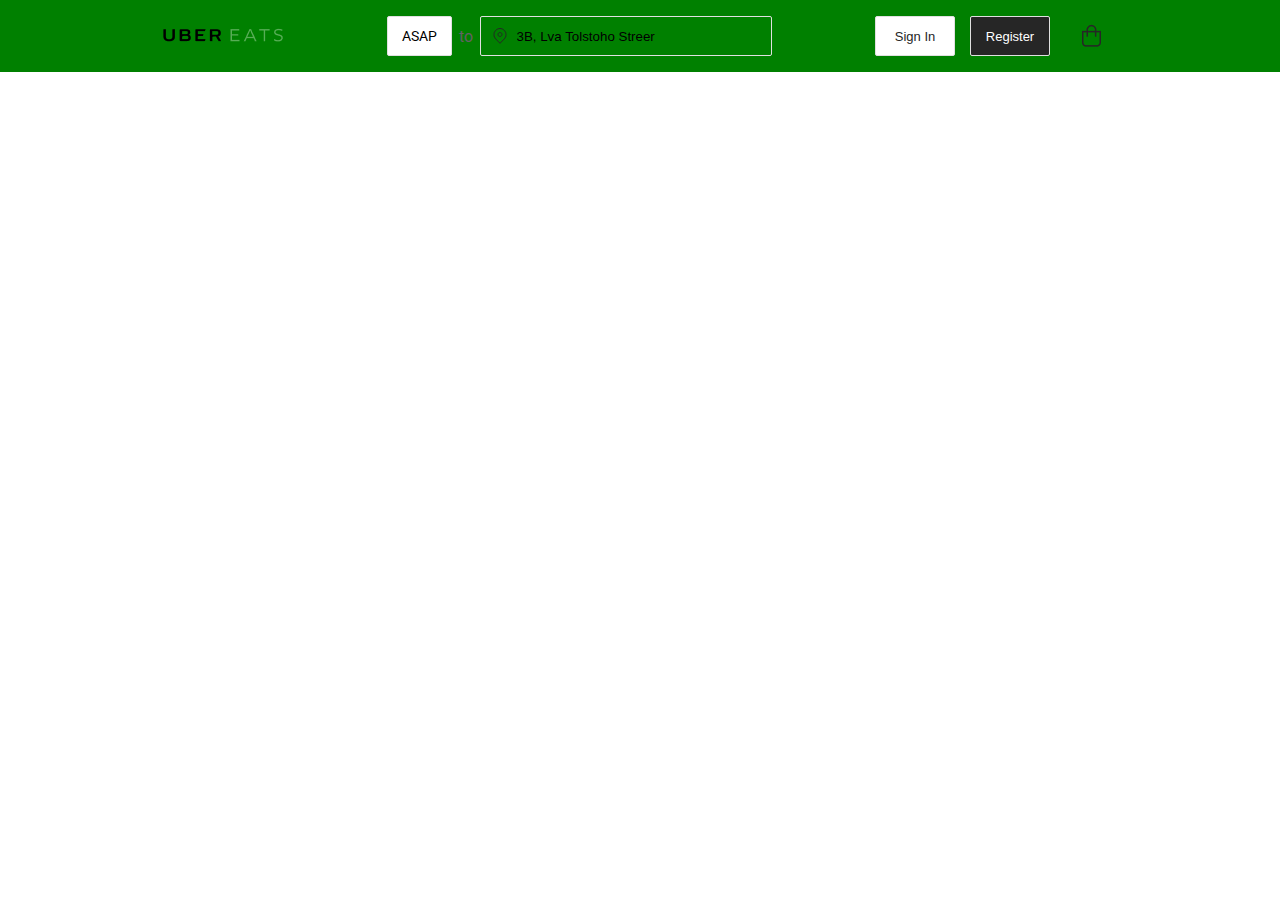
==== index.html @ be2af1f2 "header without maedia" ====
<!doctype html>
<html lang="en">
<head>
  <meta charset="UTF-8">
  <meta name="viewport"
        content="width=device-width,
          user-scalable=no,
          initial-scale=1.0,
          maximum-scale=1.0,
          minimum-scale=1.0">
  <meta http-equiv="X-UA-Compatible" content="ie=edge">
  <title>Document</title>
  <link href="https://fonts.googleapis.com/css?family=Roboto:400,500,700&display=swap&subset=cyrillic" rel="stylesheet">
  <link rel="stylesheet" href="./style.css">
</head>
<body>

  <header id="wrapper">
        <div class="header">

          <div class="logo">
            <a href="">
              <img 
                class="logo__img"
                src="images/logo.png" 
                alt="logo uber eats">
            </a>
          </div>

          <form class="delivery" action="">

            <div class="delivery__time">
              <buttom class="delivery__time-button">ASAP</buttom>
              <div class="delivery__time-select">
                <a href="#">ASAP</a>
                <a href="#">another time</a>
              </div>
            </div>

            <span class="delivery__text">to</span> 

            <input  class="delivery__location" 
                    type="text"
                    value="3B, Lva Tolstoho Streer">

          </form>

          <div class="header-buttons">
            <button class="header-buttons__button header-buttons__white">
              Sign In
            </button>
            <button class="header-buttons__button header-buttons__black">
              Register
            </button>

            <button class="header-buttons__cart">
              <img src="images/cart.png" alt="icon cart button">
            </button>
          </div>

        </div>
  </header>

  <main>
    <div class="container">
      
    </div>
  </main>

</body>
</html>
---- style.css ----
@charset "UTF-8";
body {
  margin: 0;
  padding: 0;
  font-family: Roboto, sans-serif;
}

#wrapper {
  display: flex;
  justify-content: center;
  align-items: center;
  height: 72px;
  background: green;
}

.header {
  display: flex;
  justify-content: space-between;
  align-items: center;
  padding: 0 8px;
  box-sizing: border-box;
  width: 970px;
}
.header .logo {
  display: flex;
  align-items: center;
}
.header .logo__img {
  max-width: 120px;
  min-width: 105px;
}

.delivery {
  display: flex;
  align-items: center;
}
.delivery__time {
  position: relative;
  /*чтоб другие элементы могли опереться*/
}
.delivery__time-button {
  display: flex;
  justify-content: center;
  align-items: center;
  box-sizing: border-box;
  width: 65px;
  height: 40px;
  font-size: 14px;
  line-height: 24px;
  border: 1px solid #e0e0e0;
  border-radius: 2px;
  background-color: #fff;
  cursor: pointer;
  transition: border-color 0.4s;
}
.delivery__time-button:hover {
  border-color: #8a8a8a;
}
.delivery__time-select {
  display: none;
  /*скрыли блок выпадающего меню*/
  position: absolute;
  min-width: 150px;
  background: #fff;
  box-shadow: 0 0 13px rgba(38, 38, 38, 0.16);
  cursor: pointer;
}
.delivery__time:hover .delivery__time-select {
  /*показываем выпадающий при наведении блок вариантов*/
  display: block;
}
.delivery__time-select a {
  /*декорируем пункты выпадающего блока*/
  display: block;
  padding: 12px;
  text-decoration: none;
  font-size: 14px;
  transition: all 0.2s;
}
.delivery__time-select a:hover {
  background: #F5F5F5;
}
.delivery__text {
  color: #626262;
  margin: 0 7px;
}
.delivery__location {
  box-sizing: border-box;
  width: 292px;
  height: 40px;
  padding: 8px 10px 8px 36px;
  border: 1px solid #e0e0e0;
  border-radius: 2px;
  background: url("images/location.svg") 12px center no-repeat;
  transition: border-color 0.4s;
}
.delivery__location:hover {
  border-color: #8a8a8a;
}

.header-buttons {
  display: flex;
  align-items: center;
}
.header-buttons__button {
  box-sizing: border-box;
  width: 80px;
  height: 40px;
  border: 1px solid #e0e0e0;
  border-radius: 2px;
  outline: none;
  font-size: 13px;
  font-weight: 500;
  cursor: pointer;
  transition: color 0.3s, background-color 0.3s;
}
.header-buttons__button:first-child {
  /*отступ между sign in и register*/
  margin-right: 15px;
}
.header-buttons__white {
  color: #262626;
  background: #fff;
}
.header-buttons__black {
  background: #262626;
  color: #fff;
}
.header-buttons__button:hover {
  color: #fff;
  background: #57ad57;
}
.header-buttons__cart {
  display: flex;
  justify-content: center;
  background: none;
  border: none;
  margin: 0 0 0 15px;
  cursor: pointer;
  transition: opacity 0.3s;
}
.header-buttons__cart:hover {
  opacity: 0.6;
}

/*# sourceMappingURL=style.css.map */
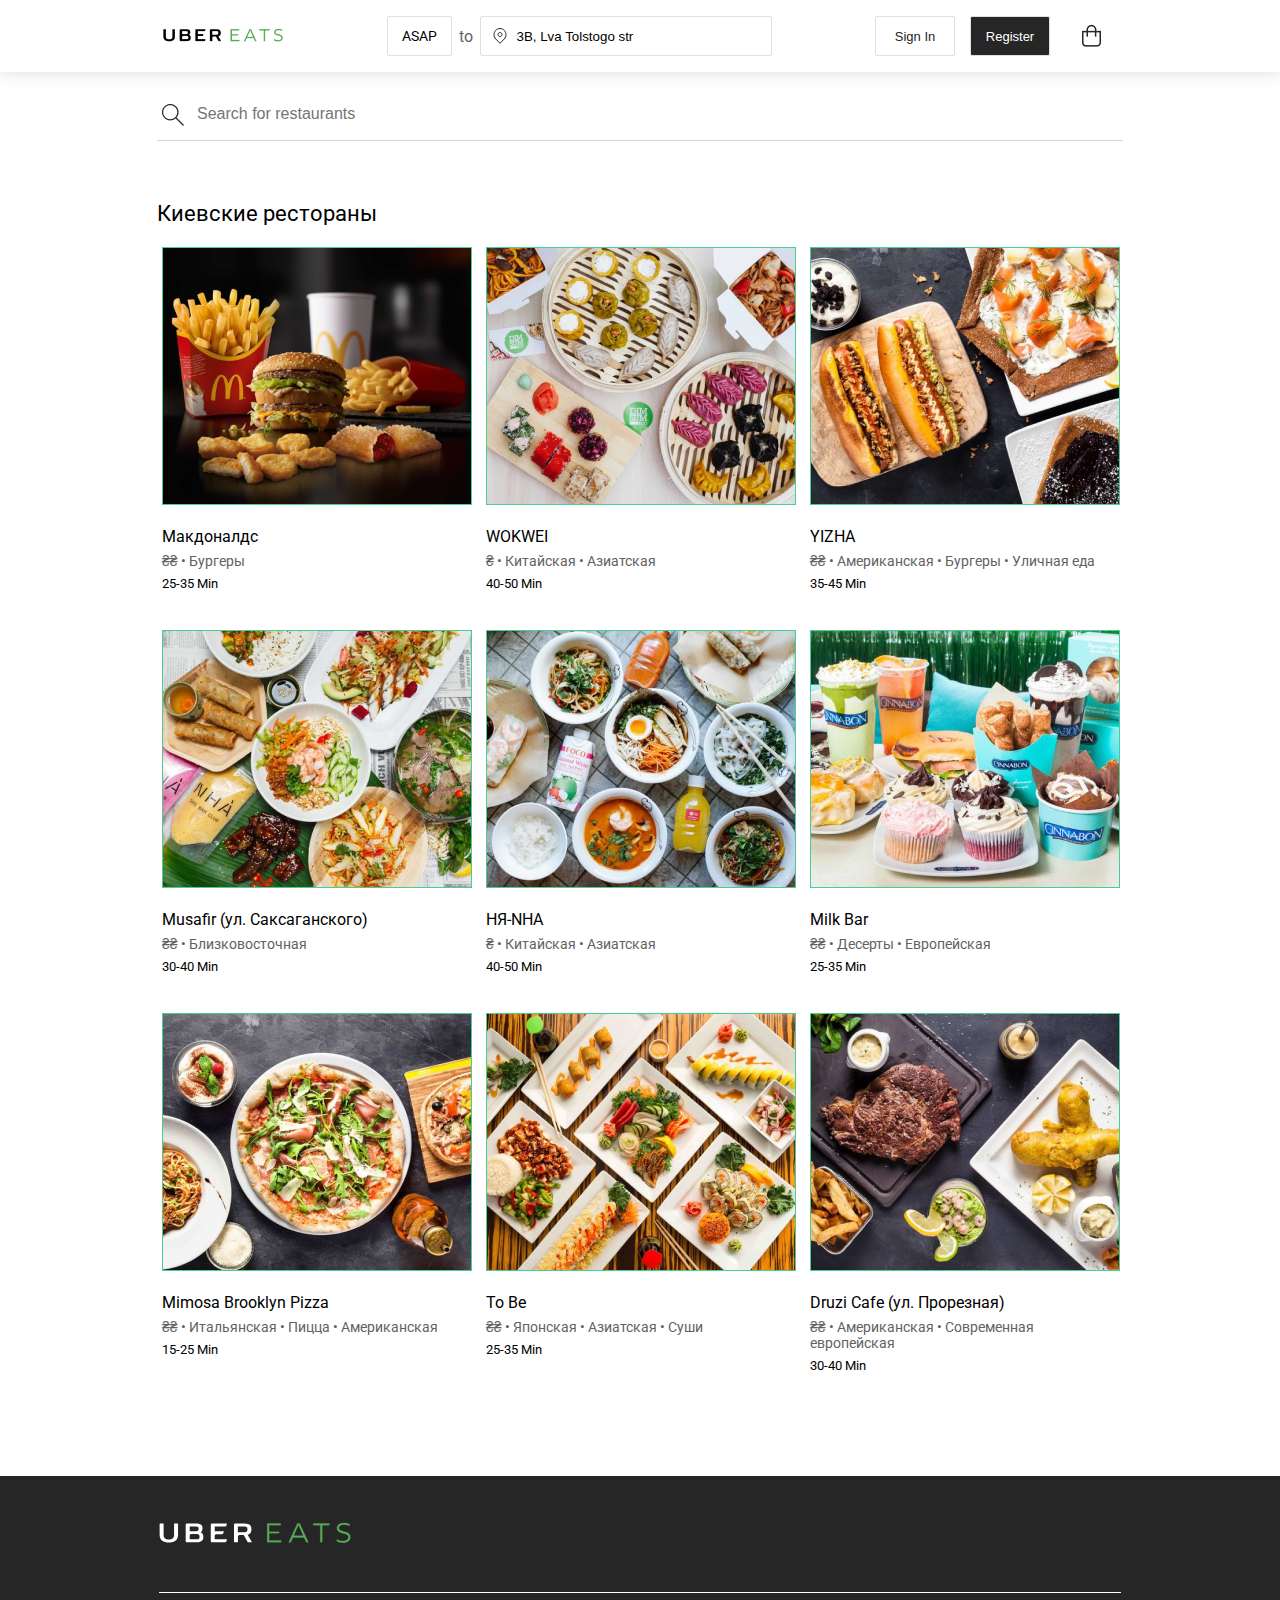
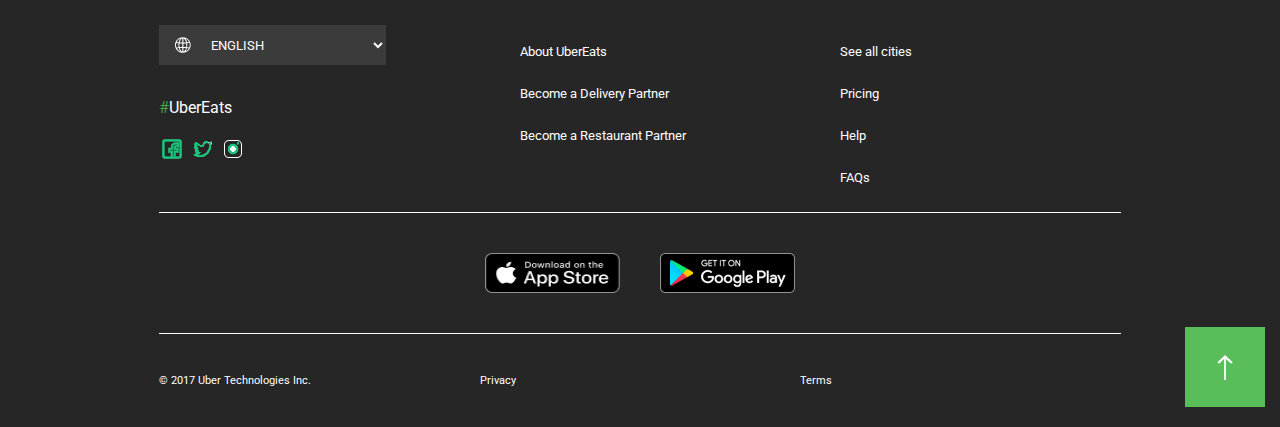
==== commit 42966f2e: "Solution without adaptability, soon..." ====
--- a/index.html
+++ b/index.html
@@ -33,7 +33,7 @@
               <buttom class="delivery__time-button">ASAP</buttom>
               <div class="delivery__time-select">
                 <a href="#">ASAP</a>
-                <a href="#">another time</a>
+                <a href="#">other time</a>
               </div>
             </div>
 
@@ -41,7 +41,7 @@
 
             <input  class="delivery__location" 
                     type="text"
-                    value="3B, Lva Tolstoho Streer">
+                    value="3B, Lva Tolstogo str">
 
           </form>
 
@@ -62,10 +62,156 @@
   </header>
 
   <main>
-    <div class="container">
-      
+    <div class="main">
+      
+      <form action="" class="main__search-field">
+        <input  type="search"
+                class="main__search-field-restaurant"
+                placeholder="Search for restaurants">
+      </form>
+      
+      <form class="main-delivery" action="">
+
+        <span class="main-delivery__text">When</span> 
+
+        <div class="main-delivery__time">
+          <buttom class="main-delivery__time-button">ASAP</buttom>
+          <div class="main-delivery__time-select">
+            <a href="#">ASAP</a>
+            <a href="#">other time</a>
+          </div>
+        </div>
+
+        <span class="main-delivery__text">to</span> 
+
+        <input  class="main-delivery__location" 
+                type="text"
+                value="3B, Lva Tolstogo str">
+
+      </form>
+
+      <h1 class="main__title">Киевские рестораны</h1>
+    
+      <div class="main__catalog">
+          <article class="card">
+              <a href="#"><img src="./images/1.png" alt="fast food" class="card__picture"></a>
+              <div class="card__title">Макдоналдс</div>
+              <div class="card__tags">₴₴ • Бургеры</div>
+              <div class="card__time">25-35 Min</div>
+          </article>
+      
+          <article class="card">
+            <a href="#"><img src="./images/2.png" alt="asian food" class="card__picture"></a>
+            <div class="card__title">WOKWEI</div>
+            <div class="card__tags">₴ • Китайская • Азиатская</div>
+            <div class="card__time">40-50 Min</div>
+          </article>
+      
+          <article class="card">
+            <a href="#"><img src="./images/3.png" alt="street food" class="card__picture"></a>
+            <div class="card__title">YIZHA</div>
+            <div class="card__tags">₴₴ • Американская • Бургеры • Уличная еда</div>
+            <div class="card__time">35-45 Min</div>
+          </article>
+      
+          <article class="card">
+            <a href="#"><img src="./images/4.png" alt="Near East food" class="card__picture"></a>
+            <div class="card__title">Musafir (ул. Саксаганского)</div>
+            <div class="card__tags">₴₴ • Близковосточная</div>
+            <div class="card__time">30-40 Min</div>
+          </article>
+      
+          <article class="card">
+            <a href="#"><img src="./images/5.png" alt="asian food" class="card__picture"></a>
+            <div class="card__title">НЯ-NHA</div>
+            <div class="card__tags">₴ • Китайская • Азиатская</div>
+            <div class="card__time">40-50 Min</div>
+          </article>
+      
+          <article class="card">
+            <a href="#"><img src="./images/6.png" alt="dessert" class="card__picture"></a>
+            <div class="card__title">Milk Bar</div>
+            <div class="card__tags">₴₴ • Десерты • Европейская</div>
+            <div class="card__time">25-35 Min</div>
+          </article>
+      
+          <article class="card">
+            <a href="#"><img src="./images/7.png" alt="pizza" class="card__picture"></a>
+            <div class="card__title">Mimosa Brooklyn Pizza</div>
+            <div class="card__tags">₴₴ • Итальянская • Пицца • Американская</div>
+            <div class="card__time">15-25 Min</div>
+          </article>
+      
+          <article class="card">
+            <a href="#"><img src="./images/8.png" alt="asian food" class="card__picture"></a>
+            <div class="card__title">To Be</div>
+            <div class="card__tags">₴₴ • Японская • Азиатская • Суши</div>
+            <div class="card__time">25-35 Min</div>
+          </article>
+      
+          <article class="card">
+            <a href="#"><img src="./images/9.png" alt="european food" class="card__picture"></a>
+            <div class="card__title">Druzi Cafe (ул. Прорезная)</div>
+            <div class="card__tags">₴₴ • Американская • Современная европейская</div>
+            <div class="card__time">30-40 Min</div>
+          </article>
+        </div>
     </div>
   </main>
 
+  <footer class="footer">
+      <div class="footer--content">
+        <div class="footer__logo">
+          <a href="#" class="logo-uber" aria-hidden="true">
+            <img src="images/white-logo.svg" alt="">
+          </a>
+        </div>
+  
+        <div class="footer__info-about">
+          <div>
+            <select name="" class="footer__info-about--language">
+              <option value="en">English</option>
+              <option value="uk">Українська</option>
+              <option value="ru">Русский</option>
+            </select>
+  
+            <div class="footer__info-about--social">
+              <div class="tag-ubereats"><span>#</span>UberEats</div>
+              <a href="#" class="ico-facebk"></a>
+              <a href="#" class="ico-twit"></a>
+              <a href="#" class="ico-inst"></a>
+            </div>
+          </div>
+  
+          <ul>
+            <li><a href="#">About UberEats</a></li>
+            <li><a href="#">Become a Delivery Partner</a></li>
+            <li><a href="#">Become a Restaurant Partner</a></li>
+          </ul>
+  
+          <ul>
+            <li><a href="#">See all cities</a></li>
+            <li><a href="#">Pricing</a></li>
+            <li><a href="#">Help</a></li>
+            <li><a href="#">FAQs</a></li>
+          </ul>
+        </div>
+  
+        <div class="footer__download">
+          <a href="#" class="footer__download--app-store"></a>
+          <a href="#" class="footer__download--google-play"></a>
+        </div>
+  
+        <div class="footer__bottom">
+          <span>© 2017 Uber Technologies Inc.</span>
+          <a href="#">Privacy</a>
+          <a href="#">Terms</a>
+        </div>
+  
+  
+      </div>
+  
+      <a href="#top" class="button-to-up"></a>
+    </footer>
 </body>
 </html>--- a/style.css
+++ b/style.css
@@ -10,7 +10,7 @@
   justify-content: center;
   align-items: center;
   height: 72px;
-  background: green;
+  box-shadow: 0 0 16px rgba(38, 38, 38, 0.16);
 }
 
 .header {
@@ -143,4 +143,279 @@
   opacity: 0.6;
 }
 
+.main {
+  margin: 16px auto 100px;
+  max-width: 966px;
+}
+.main__search-field {
+  display: flex;
+  height: 52px;
+  margin-bottom: 56px;
+  margin-top: 15px;
+  /*чтоб тень от хедера было видно*/
+  border-bottom: 1px solid rgba(117, 117, 117, 0.3);
+}
+.main__search-field-restaurant {
+  padding-left: 40px;
+  width: 100%;
+  line-height: 24px;
+  font-size: 16px;
+  background-image: url(/src/images/loupe.png);
+  background-repeat: no-repeat;
+  background-size: 22px;
+  background-position: left 5px top 16px;
+  border: none;
+}
+.main__title {
+  margin-bottom: 16px;
+  font-weight: normal;
+  font-size: 22px;
+  line-height: 34px;
+}
+.main__catalog {
+  display: grid;
+  grid-template-columns: repeat(3, 308px);
+  grid-gap: 36px 16px;
+  justify-content: center;
+}
+
+.main-delivery {
+  /*исправить для мобильной версии---МОБИЛЬНАЯ ВЕРСИЯ*/
+  display: none;
+  /*временно скрыли*/
+  grid-template-columns: 65px 227px;
+  grid-template-rows: 13px 40px;
+  grid-gap: 15px 16px;
+  grid-auto-flow: column;
+  justify-content: center;
+}
+.main-delivery__time {
+  position: relative;
+  /*чтоб другие элементы могли опереться*/
+}
+.main-delivery__time-button {
+  display: flex;
+  justify-content: center;
+  align-items: center;
+  box-sizing: border-box;
+  width: 65px;
+  height: 40px;
+  font-size: 14px;
+  line-height: 24px;
+  border: 1px solid #e0e0e0;
+  border-radius: 2px;
+  background-color: #fff;
+  cursor: pointer;
+  transition: border-color 0.4s;
+}
+.main-delivery__time-button:hover {
+  border-color: #8a8a8a;
+}
+.main-delivery__time-select {
+  display: none;
+  /*скрыли блок выпадающего меню*/
+  position: absolute;
+  min-width: 150px;
+  background: #fff;
+  box-shadow: 0 0 13px rgba(38, 38, 38, 0.16);
+  cursor: pointer;
+}
+.main-delivery__time:hover .main-delivery__time-select {
+  /*показываем выпадающий при наведении блок вариантов*/
+  display: block;
+}
+.main-delivery__time-select a {
+  /*декорируем пункты выпадающего блока*/
+  display: block;
+  padding: 12px;
+  text-decoration: none;
+  font-size: 14px;
+  transition: all 0.2s;
+}
+.main-delivery__time-select a:hover {
+  background: #F5F5F5;
+}
+.main-delivery__text {
+  color: #626262;
+  margin: 0 7px;
+}
+.main-delivery__location {
+  box-sizing: border-box;
+  width: 292px;
+  height: 40px;
+  padding: 8px 10px 8px 36px;
+  border: 1px solid #e0e0e0;
+  border-radius: 2px;
+  background: url("images/location.svg") 12px center no-repeat;
+  transition: border-color 0.4s;
+}
+.main-delivery__location:hover {
+  border-color: #8a8a8a;
+}
+
+.card__picture {
+  margin-bottom: 16px;
+  border: 1px solid #48CD96;
+}
+.card__title {
+  font-size: 16px;
+  line-height: 24px;
+  margin-bottom: 4px;
+}
+.card__tags {
+  color: #626262;
+  font-size: 14px;
+  margin-bottom: 4px;
+}
+.card__time {
+  font-size: 13px;
+  line-height: 21px;
+}
+
+.footer {
+  display: flex;
+  justify-content: center;
+  position: relative;
+  margin-top: 80px;
+  background-color: #262626;
+  color: #fff;
+}
+
+.footer--content {
+  width: 100%;
+  max-width: 962px;
+  padding: 0 6px;
+}
+
+.footer__logo {
+  display: flex;
+  align-items: center;
+  height: 116px;
+  border-bottom: 1px solid #fff;
+}
+
+.footer__info-about {
+  display: grid;
+  grid-template-columns: repeat(3, 1fr);
+  justify-items: flex-start;
+  box-sizing: border-box;
+  height: 220px;
+  border-bottom: 1px solid #fff;
+  padding-top: 32px;
+}
+
+.footer__info-about--language {
+  width: 227px;
+  height: 40px;
+  padding-left: 48px;
+  border-width: 0;
+  background: #3b3b3b url(images/world.svg) 16px center no-repeat;
+  font-family: "Roboto", sans-serif;
+  font-size: 13px;
+  text-transform: uppercase;
+  color: #fff;
+}
+
+.footer__info-about--social {
+  width: 227px;
+  border-width: 0;
+  margin-top: 33px;
+  font-size: 16px;
+  line-height: 19px;
+}
+
+.footer__info-about--social a {
+  display: inline-block;
+  width: 24px;
+  height: 24px;
+  padding: 0 1px;
+}
+
+.footer__info-about ul {
+  list-style: none;
+}
+
+.footer__info-about ul > li {
+  margin-bottom: 23px;
+}
+
+.footer__info-about ul a {
+  font-family: "Roboto", sans-serif;
+  font-size: 13px;
+  line-height: 15px;
+  color: #fff;
+  text-decoration: none;
+}
+
+.footer__download {
+  display: flex;
+  justify-content: center;
+  align-items: center;
+  height: 120px;
+  border-bottom: 1px solid #fff;
+}
+
+.footer__download a {
+  display: inline-block;
+  width: 135px;
+  height: 40px;
+  margin: 20px;
+}
+
+.footer__download--app-store {
+  background: url(images/app_store.png) center no-repeat;
+  background-size: 100% 100%;
+}
+
+.footer__download--google-play {
+  background: url(images/play_market.png) center no-repeat;
+  background-size: 100% 100%;
+}
+
+.footer__bottom {
+  display: grid;
+  grid-template-columns: repeat(3, 1fr);
+  align-items: center;
+  height: 93px;
+  font-size: 11px;
+  line-height: 13px;
+}
+
+.footer__bottom a {
+  font-family: "Roboto", sans-serif;
+  color: #fff;
+  font-size: 11px;
+  line-height: 13px;
+  text-decoration: none;
+}
+
+.tag-ubereats {
+  margin-bottom: 20px;
+}
+
+.tag-ubereats span {
+  color: #49A144;
+}
+
+.ico-facebk {
+  background: url(images/facebook.png) center no-repeat;
+}
+
+.ico-twit {
+  background: url(images/twitter.png) center no-repeat;
+}
+
+.ico-inst {
+  background: url(images/instagram.png) center no-repeat;
+}
+
+.button-to-up {
+  position: absolute;
+  bottom: 20px;
+  right: 15px;
+  width: 80px;
+  height: 80px;
+  background: #59BD5A url(images/arrow.png) center no-repeat;
+}
+
 /*# sourceMappingURL=style.css.map */
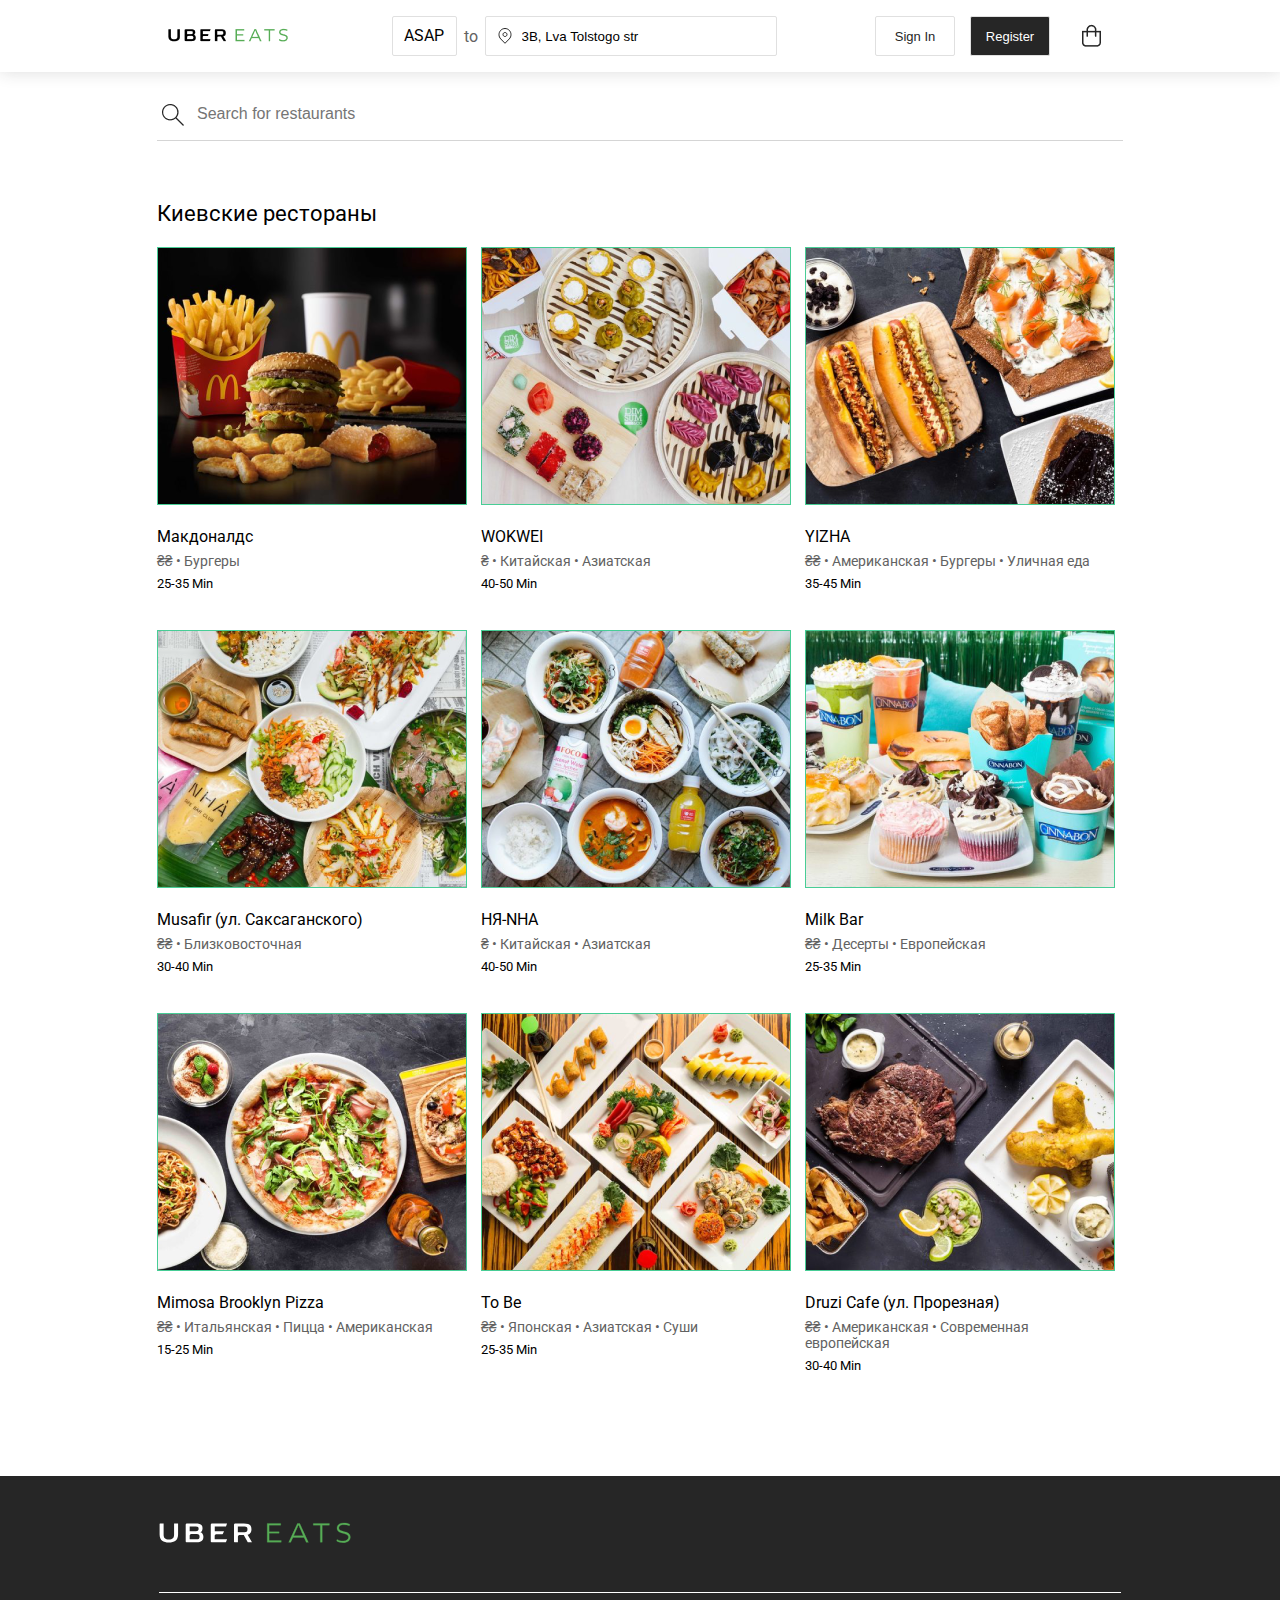
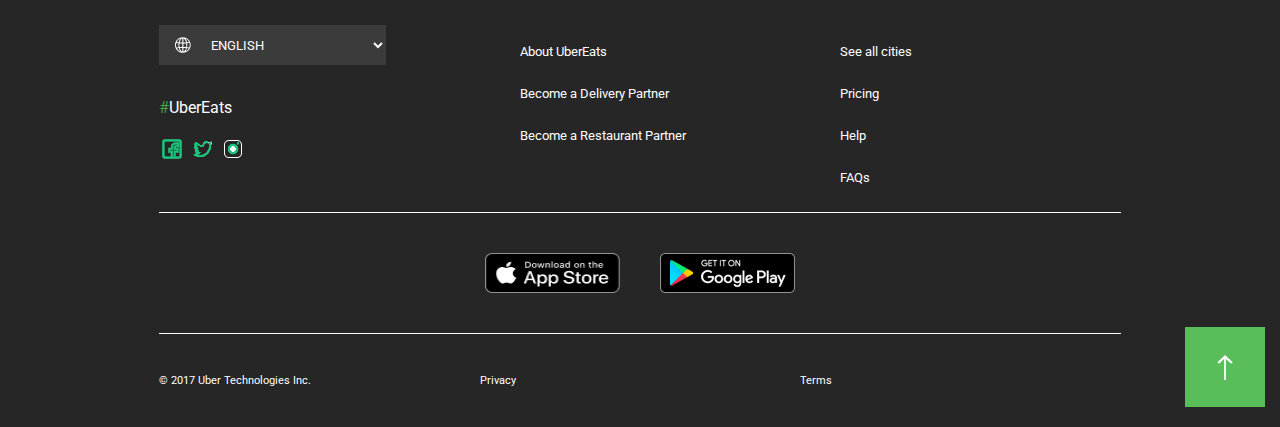
==== commit 7e00fd0a: "..." ====
--- a/index.html
+++ b/index.html
@@ -13,52 +13,45 @@
   <link href="https://fonts.googleapis.com/css?family=Roboto:400,500,700&display=swap&subset=cyrillic" rel="stylesheet">
   <link rel="stylesheet" href="./style.css">
 </head>
+
 <body>
-
-  <header id="wrapper">
-        <div class="header">
-
-          <div class="logo">
-            <a href="">
-              <img 
-                class="logo__img"
-                src="images/logo.png" 
-                alt="logo uber eats">
-            </a>
+  <header id="wrapper"> 
+    <div class="header">
+      <div class="logo">
+        <a href=""><img class="logo__img" src="images/logo.png" alt="logo uber eats"></a>
+      </div>
+
+      <form class="delivery" action="">
+        <div class="delivery__time">
+          <buttom class="delivery__time-button">ASAP</buttom>
+          <div class="delivery__time-select">
+            <a href="#">ASAP</a>
+            <a href="#">other time</a>
           </div>
-
-          <form class="delivery" action="">
-
-            <div class="delivery__time">
-              <buttom class="delivery__time-button">ASAP</buttom>
-              <div class="delivery__time-select">
-                <a href="#">ASAP</a>
-                <a href="#">other time</a>
-              </div>
-            </div>
-
-            <span class="delivery__text">to</span> 
-
-            <input  class="delivery__location" 
-                    type="text"
-                    value="3B, Lva Tolstogo str">
-
-          </form>
-
-          <div class="header-buttons">
-            <button class="header-buttons__button header-buttons__white">
-              Sign In
-            </button>
-            <button class="header-buttons__button header-buttons__black">
-              Register
-            </button>
-
-            <button class="header-buttons__cart">
-              <img src="images/cart.png" alt="icon cart button">
-            </button>
-          </div>
-
-        </div>
+        </div>
+
+        <span class="delivery__text">to</span> 
+
+        <input  class="delivery__location" 
+                type="text"
+                value="3B, Lva Tolstogo str">
+
+      </form>
+
+      <div class="header-buttons">
+        <button class="header-buttons__button header-buttons__white">
+          Sign In
+        </button>
+        <button class="header-buttons__button header-buttons__black">
+          Register
+        </button>
+
+        <button class="header-buttons__cart">
+          <img src="images/cart.png" alt="icon cart button">
+        </button>
+      </div>
+
+    </div>
   </header>
 
   <main>
@@ -69,7 +62,7 @@
                 class="main__search-field-restaurant"
                 placeholder="Search for restaurants">
       </form>
-      
+
       <form class="main-delivery" action="">
 
         <span class="main-delivery__text">When</span> 
@@ -89,73 +82,74 @@
                 value="3B, Lva Tolstogo str">
 
       </form>
+      
 
       <h1 class="main__title">Киевские рестораны</h1>
     
       <div class="main__catalog">
-          <article class="card">
-              <a href="#"><img src="./images/1.png" alt="fast food" class="card__picture"></a>
-              <div class="card__title">Макдоналдс</div>
-              <div class="card__tags">₴₴ • Бургеры</div>
-              <div class="card__time">25-35 Min</div>
-          </article>
-      
-          <article class="card">
-            <a href="#"><img src="./images/2.png" alt="asian food" class="card__picture"></a>
-            <div class="card__title">WOKWEI</div>
-            <div class="card__tags">₴ • Китайская • Азиатская</div>
-            <div class="card__time">40-50 Min</div>
-          </article>
-      
-          <article class="card">
-            <a href="#"><img src="./images/3.png" alt="street food" class="card__picture"></a>
-            <div class="card__title">YIZHA</div>
-            <div class="card__tags">₴₴ • Американская • Бургеры • Уличная еда</div>
-            <div class="card__time">35-45 Min</div>
-          </article>
-      
-          <article class="card">
-            <a href="#"><img src="./images/4.png" alt="Near East food" class="card__picture"></a>
-            <div class="card__title">Musafir (ул. Саксаганского)</div>
-            <div class="card__tags">₴₴ • Близковосточная</div>
-            <div class="card__time">30-40 Min</div>
-          </article>
-      
-          <article class="card">
-            <a href="#"><img src="./images/5.png" alt="asian food" class="card__picture"></a>
-            <div class="card__title">НЯ-NHA</div>
-            <div class="card__tags">₴ • Китайская • Азиатская</div>
-            <div class="card__time">40-50 Min</div>
-          </article>
-      
-          <article class="card">
-            <a href="#"><img src="./images/6.png" alt="dessert" class="card__picture"></a>
-            <div class="card__title">Milk Bar</div>
-            <div class="card__tags">₴₴ • Десерты • Европейская</div>
+        <article class="card">
+            <a href="#"><img src="./images/1.png" alt="fast food" class="card__picture"></a>
+            <div class="card__title">Макдоналдс</div>
+            <div class="card__tags">₴₴ • Бургеры</div>
             <div class="card__time">25-35 Min</div>
-          </article>
-      
-          <article class="card">
-            <a href="#"><img src="./images/7.png" alt="pizza" class="card__picture"></a>
-            <div class="card__title">Mimosa Brooklyn Pizza</div>
-            <div class="card__tags">₴₴ • Итальянская • Пицца • Американская</div>
-            <div class="card__time">15-25 Min</div>
-          </article>
-      
-          <article class="card">
-            <a href="#"><img src="./images/8.png" alt="asian food" class="card__picture"></a>
-            <div class="card__title">To Be</div>
-            <div class="card__tags">₴₴ • Японская • Азиатская • Суши</div>
-            <div class="card__time">25-35 Min</div>
-          </article>
-      
-          <article class="card">
-            <a href="#"><img src="./images/9.png" alt="european food" class="card__picture"></a>
-            <div class="card__title">Druzi Cafe (ул. Прорезная)</div>
-            <div class="card__tags">₴₴ • Американская • Современная европейская</div>
-            <div class="card__time">30-40 Min</div>
-          </article>
-        </div>
+        </article>
+      
+        <article class="card">
+          <a href="#"><img src="./images/2.png" alt="asian food" class="card__picture"></a>
+          <div class="card__title">WOKWEI</div>
+          <div class="card__tags">₴ • Китайская • Азиатская</div>
+          <div class="card__time">40-50 Min</div>
+        </article>
+      
+        <article class="card">
+          <a href="#"><img src="./images/3.png" alt="street food" class="card__picture"></a>
+          <div class="card__title">YIZHA</div>
+          <div class="card__tags">₴₴ • Американская • Бургеры • Уличная еда</div>
+          <div class="card__time">35-45 Min</div>
+        </article>
+      
+        <article class="card">
+          <a href="#"><img src="./images/4.png" alt="Near East food" class="card__picture"></a>
+          <div class="card__title">Musafir (ул. Саксаганского)</div>
+          <div class="card__tags">₴₴ • Близковосточная</div>
+          <div class="card__time">30-40 Min</div>
+        </article>
+      
+        <article class="card">
+          <a href="#"><img src="./images/5.png" alt="asian food" class="card__picture"></a>
+          <div class="card__title">НЯ-NHA</div>
+          <div class="card__tags">₴ • Китайская • Азиатская</div>
+          <div class="card__time">40-50 Min</div>
+        </article>
+      
+        <article class="card">
+          <a href="#"><img src="./images/6.png" alt="dessert" class="card__picture"></a>
+          <div class="card__title">Milk Bar</div>
+          <div class="card__tags">₴₴ • Десерты • Европейская</div>
+          <div class="card__time">25-35 Min</div>
+        </article>
+      
+        <article class="card">
+          <a href="#"><img src="./images/7.png" alt="pizza" class="card__picture"></a>
+          <div class="card__title">Mimosa Brooklyn Pizza</div>
+          <div class="card__tags">₴₴ • Итальянская • Пицца • Американская</div>
+          <div class="card__time">15-25 Min</div>
+        </article>
+      
+        <article class="card">
+          <a href="#"><img src="./images/8.png" alt="asian food" class="card__picture"></a>
+          <div class="card__title">To Be</div>
+          <div class="card__tags">₴₴ • Японская • Азиатская • Суши</div>
+          <div class="card__time">25-35 Min</div>
+        </article>
+      
+        <article class="card">
+          <a href="#"><img src="./images/9.png" alt="european food" class="card__picture"></a>
+          <div class="card__title">Druzi Cafe (ул. Прорезная)</div>
+          <div class="card__tags">₴₴ • Американская • Современная европейская</div>
+          <div class="card__time">30-40 Min</div>
+        </article>
+      </div>
     </div>
   </main>
 
--- a/style.css
+++ b/style.css
@@ -5,6 +5,10 @@
   font-family: Roboto, sans-serif;
 }
 
+.uber-eats {
+  width: 100%;
+}
+
 #wrapper {
   display: flex;
   justify-content: center;
@@ -24,6 +28,7 @@
 .header .logo {
   display: flex;
   align-items: center;
+  padding: 0 5px;
 }
 .header .logo__img {
   max-width: 120px;
@@ -33,6 +38,7 @@
 .delivery {
   display: flex;
   align-items: center;
+  font-size: 16px;
 }
 .delivery__time {
   position: relative;
@@ -45,7 +51,6 @@
   box-sizing: border-box;
   width: 65px;
   height: 40px;
-  font-size: 14px;
   line-height: 24px;
   border: 1px solid #e0e0e0;
   border-radius: 2px;
@@ -91,7 +96,7 @@
   padding: 8px 10px 8px 36px;
   border: 1px solid #e0e0e0;
   border-radius: 2px;
-  background: url("images/location.svg") 12px center no-repeat;
+  background: url("/images/location.svg") 12px center no-repeat;
   transition: border-color 0.4s;
 }
 .delivery__location:hover {
@@ -146,6 +151,7 @@
 .main {
   margin: 16px auto 100px;
   max-width: 966px;
+  padding: 0 6px;
 }
 .main__search-field {
   display: flex;
@@ -160,7 +166,7 @@
   width: 100%;
   line-height: 24px;
   font-size: 16px;
-  background-image: url(/src/images/loupe.png);
+  background-image: url(/images/loupe.png);
   background-repeat: no-repeat;
   background-size: 22px;
   background-position: left 5px top 16px;
@@ -176,7 +182,7 @@
   display: grid;
   grid-template-columns: repeat(3, 308px);
   grid-gap: 36px 16px;
-  justify-content: center;
+  justify-content: stretch;
 }
 
 .main-delivery {
@@ -418,4 +424,24 @@
   background: #59BD5A url(images/arrow.png) center no-repeat;
 }
 
+@media (min-width: 640px) and (max-width: 1023px) {
+  .header .logo__img {
+    width: 100px;
+  }
+
+  .delivery {
+    font-size: 13px;
+  }
+  .delivery__time-button {
+    width: 57px;
+  }
+  .delivery__location {
+    width: 215px;
+  }
+
+  .main__catalog {
+    grid-template-columns: 1fr 1fr;
+  }
+}
+
 /*# sourceMappingURL=style.css.map */
